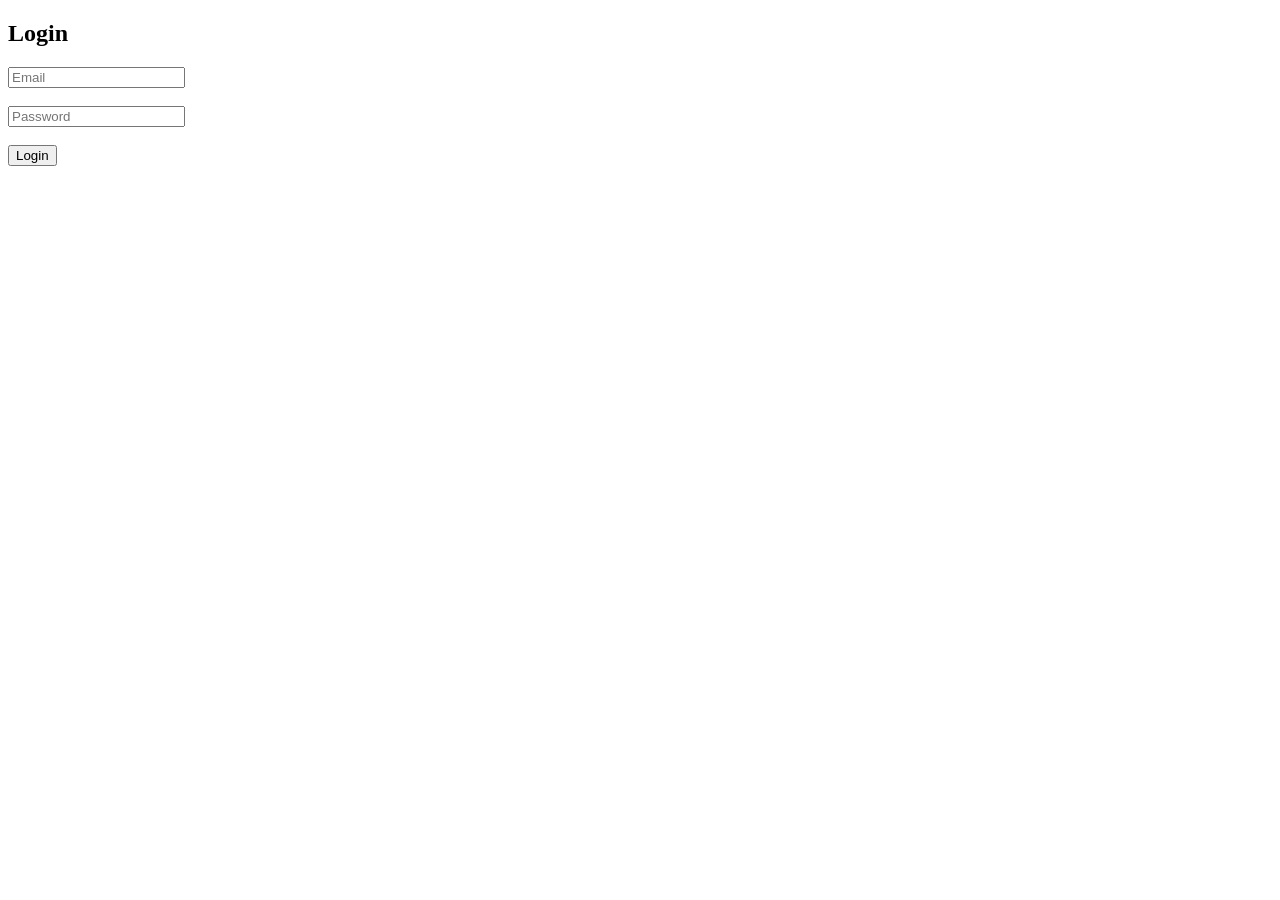
==== src/main/resources/static/login.html @ 8124739b "made login and register page and made live QR image" ====
<!DOCTYPE html>
<html>
<head>
    <title>Login - Clubmanager</title>
</head>
<body>
<h2>Login</h2>
<input type="email" id="email" placeholder="Email" /><br><br>
<input type="password" id="password" placeholder="Password" /><br><br>
<button onclick="login()">Login</button>
<p id="msg"></p>

<script>
    async function login() {
        const email = document.getElementById("email").value;
        const password = document.getElementById("password").value;

        const res = await fetch("/api/auth/login", {
            method: "POST",
            headers: { "Content-Type": "application/json" },
            body: JSON.stringify({ email, password })
        });

        if (!res.ok) {
            document.getElementById("msg").innerText = "Login failed";
            return;
        }

        const data = await res.json();
        localStorage.setItem("token", data.token);
        localStorage.setItem("role", data.role);

        // role ke hisaab se redirect
        if (data.role === "ORGANIZER") {
            window.location.href = "organizer.html";
        } else {
            window.location.href = "attendee.html";
        }
    }
</script>
</body>
</html>
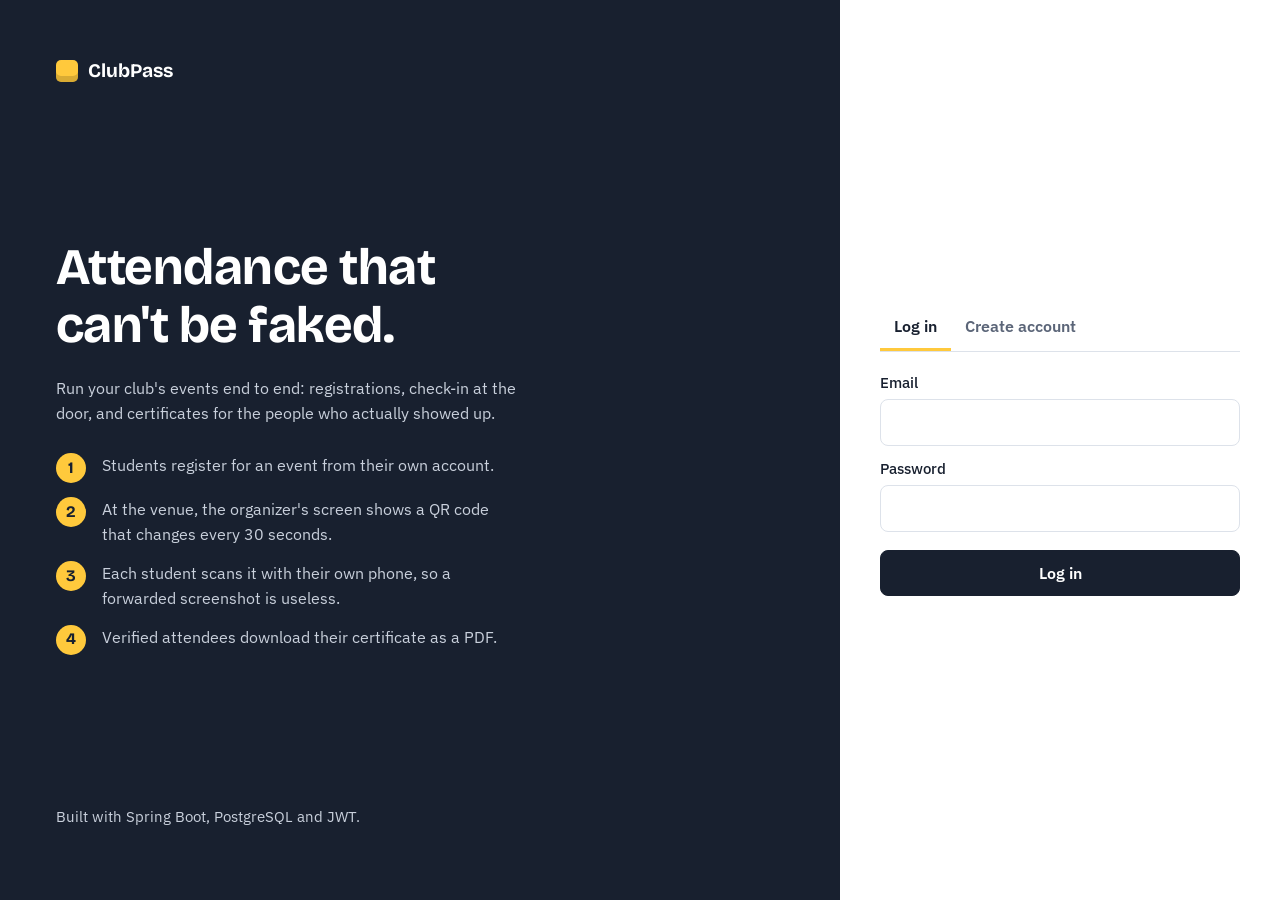
==== commit 9f0de91e: "Build organizer and attendee web UI with QR scanning Co-Authored-By: Claude Opus 5.5 <noreply@anthro" ====
--- a/src/main/resources/static/login.html
+++ b/src/main/resources/static/login.html
@@ -1,42 +1,128 @@
 <!DOCTYPE html>
-<html>
+<html lang="en">
 <head>
-    <title>Login - Clubmanager</title>
+  <meta charset="UTF-8">
+  <meta name="viewport" content="width=device-width, initial-scale=1">
+  <title>ClubPass · Sign in</title>
+  <link rel="stylesheet" href="css/app.css">
 </head>
 <body>
-<h2>Login</h2>
-<input type="email" id="email" placeholder="Email" /><br><br>
-<input type="password" id="password" placeholder="Password" /><br><br>
-<button onclick="login()">Login</button>
-<p id="msg"></p>
+<main class="auth">
+  <section class="auth-story">
+    <div class="brand"><span class="brand-mark"></span>ClubPass</div>
+    <div>
+      <h1>Attendance that can't be faked.</h1>
+      <p>Run your club's events end to end: registrations, check-in at the door, and certificates for the people who actually showed up.</p>
+      <ol class="steps">
+        <li><b>1</b><span>Students register for an event from their own account.</span></li>
+        <li><b>2</b><span>At the venue, the organizer's screen shows a QR code that changes every 30 seconds.</span></li>
+        <li><b>3</b><span>Each student scans it with their own phone, so a forwarded screenshot is useless.</span></li>
+        <li><b>4</b><span>Verified attendees download their certificate as a PDF.</span></li>
+      </ol>
+    </div>
+    <p class="hint">Built with Spring Boot, PostgreSQL and JWT.</p>
+  </section>
 
+  <section class="auth-form">
+    <div class="tabs" role="tablist">
+      <button role="tab" id="tab-login" aria-selected="true">Log in</button>
+      <button role="tab" id="tab-register" aria-selected="false">Create account</button>
+    </div>
+
+    <form id="login-form" novalidate>
+      <label for="login-email">Email</label>
+      <input id="login-email" type="email" autocomplete="email" required>
+      <label for="login-password">Password</label>
+      <input id="login-password" type="password" autocomplete="current-password" required>
+      <button type="submit" class="full">Log in</button>
+    </form>
+
+    <form id="register-form" hidden novalidate>
+      <label for="reg-name">Full name</label>
+      <input id="reg-name" autocomplete="name" required>
+      <label for="reg-email">Email</label>
+      <input id="reg-email" type="email" autocomplete="email" required>
+      <label for="reg-password">Password</label>
+      <input id="reg-password" type="password" autocomplete="new-password" minlength="6" required>
+      <label>I am joining as</label>
+      <div class="roles">
+        <label><input type="radio" name="role" value="ATTENDEE" checked>Student</label>
+        <label><input type="radio" name="role" value="ORGANIZER">Club organizer</label>
+      </div>
+      <button type="submit" class="full">Create account</button>
+    </form>
+
+    <div id="msg" class="msg" role="alert"></div>
+  </section>
+</main>
+
+<script src="js/api.js"></script>
 <script>
-    async function login() {
-        const email = document.getElementById("email").value;
-        const password = document.getElementById("password").value;
+  // Already signed in? Skip straight to the right dashboard.
+  if (Session.token && Session.role) redirectByRole(Session.role);
 
-        const res = await fetch("/api/auth/login", {
-            method: "POST",
-            headers: { "Content-Type": "application/json" },
-            body: JSON.stringify({ email, password })
-        });
+  const msg = document.getElementById('msg');
+  const tabLogin = document.getElementById('tab-login');
+  const tabRegister = document.getElementById('tab-register');
+  const loginForm = document.getElementById('login-form');
+  const registerForm = document.getElementById('register-form');
 
-        if (!res.ok) {
-            document.getElementById("msg").innerText = "Login failed";
-            return;
+  function showTab(register) {
+    tabLogin.setAttribute('aria-selected', String(!register));
+    tabRegister.setAttribute('aria-selected', String(register));
+    loginForm.hidden = register;
+    registerForm.hidden = !register;
+    hideMsg(msg);
+  }
+  tabLogin.addEventListener('click', () => showTab(false));
+  tabRegister.addEventListener('click', () => showTab(true));
+
+  function redirectByRole(role) {
+    window.location.replace(role === 'ORGANIZER' ? 'organizer.html' : 'attendee.html');
+  }
+
+  loginForm.addEventListener('submit', async e => {
+    e.preventDefault();
+    hideMsg(msg);
+    try {
+      const data = await api('/api/auth/login', {
+        method: 'POST',
+        body: {
+          email: document.getElementById('login-email').value,
+          password: document.getElementById('login-password').value
         }
+      });
+      Session.save(data);
+      redirectByRole(data.role);
+    } catch (err) {
+      showMsg(msg, err.message);
+    }
+  });
 
-        const data = await res.json();
-        localStorage.setItem("token", data.token);
-        localStorage.setItem("role", data.role);
-
-        // role ke hisaab se redirect
-        if (data.role === "ORGANIZER") {
-            window.location.href = "organizer.html";
-        } else {
-            window.location.href = "attendee.html";
+  registerForm.addEventListener('submit', async e => {
+    e.preventDefault();
+    hideMsg(msg);
+    const password = document.getElementById('reg-password').value;
+    if (password.length < 6) {
+      showMsg(msg, 'Use a password of at least 6 characters.');
+      return;
+    }
+    try {
+      const data = await api('/api/auth/register', {
+        method: 'POST',
+        body: {
+          name: document.getElementById('reg-name').value,
+          email: document.getElementById('reg-email').value,
+          password,
+          role: document.querySelector('input[name="role"]:checked').value
         }
+      });
+      Session.save(data);
+      redirectByRole(data.role);
+    } catch (err) {
+      showMsg(msg, err.message);
     }
+  });
 </script>
 </body>
-</html>+</html>
--- a/src/main/resources/static/css/app.css
+++ b/src/main/resources/static/css/app.css
@@ -0,0 +1,258 @@
+@import url('https://fonts.googleapis.com/css2?family=Bricolage+Grotesque:opsz,wght@12..96,500;12..96,700&family=IBM+Plex+Sans:wght@400;500;600&display=swap');
+
+:root {
+  --ink: #18202f;
+  --ink-soft: #5b6578;
+  --paper: #f3f5f8;
+  --surface: #ffffff;
+  --line: #dde2ea;
+  --band: #ffc93c;        /* wristband yellow: the one accent */
+  --band-deep: #8a6400;
+  --ok: #1e7a50;
+  --ok-bg: #e4f4ec;
+  --bad: #b23a26;
+  --bad-bg: #fbe9e5;
+  --radius: 10px;
+  --display: 'Bricolage Grotesque', 'Segoe UI', sans-serif;
+  --body: 'IBM Plex Sans', 'Segoe UI', sans-serif;
+}
+
+* { box-sizing: border-box; }
+
+html, body { margin: 0; }
+
+body {
+  font-family: var(--body);
+  font-size: 16px;
+  line-height: 1.55;
+  color: var(--ink);
+  background: var(--paper);
+}
+
+h1, h2, h3 {
+  font-family: var(--display);
+  font-weight: 700;
+  line-height: 1.15;
+  margin: 0 0 .4em;
+  letter-spacing: -0.01em;
+}
+h1 { font-size: 2.1rem; }
+h2 { font-size: 1.4rem; }
+h3 { font-size: 1.1rem; }
+
+p { margin: 0 0 1em; }
+
+a { color: var(--ink); }
+
+:focus-visible { outline: 3px solid var(--band); outline-offset: 2px; }
+
+/* ---------- top bar ---------- */
+.topbar {
+  display: flex;
+  align-items: center;
+  justify-content: space-between;
+  gap: 16px;
+  padding: 14px 24px;
+  background: var(--ink);
+  color: #fff;
+}
+.brand {
+  font-family: var(--display);
+  font-weight: 700;
+  font-size: 1.2rem;
+  display: flex;
+  align-items: center;
+  gap: 10px;
+}
+.brand-mark {
+  width: 22px; height: 22px;
+  border-radius: 5px;
+  background: var(--band);
+  box-shadow: inset 0 -6px 0 rgba(0,0,0,.15);
+}
+.who { display: flex; align-items: center; gap: 14px; font-size: .95rem; color: #c9d0dc; }
+.who strong { color: #fff; font-weight: 500; }
+
+/* ---------- layout ---------- */
+.page { max-width: 1080px; margin: 0 auto; padding: 32px 24px 64px; }
+.columns { display: grid; grid-template-columns: 340px 1fr; gap: 32px; align-items: start; }
+.columns.even { grid-template-columns: 1fr 1fr; }
+@media (max-width: 860px) { .columns, .columns.even { grid-template-columns: 1fr; } }
+
+.panel {
+  background: var(--surface);
+  border: 1px solid var(--line);
+  border-radius: var(--radius);
+  padding: 22px;
+  margin-bottom: 24px;
+}
+.panel > h2 { margin-bottom: 14px; }
+.hint { color: var(--ink-soft); font-size: .92rem; }
+
+/* ---------- forms ---------- */
+label { display: block; font-weight: 500; font-size: .92rem; margin: 12px 0 4px; }
+input, select, textarea {
+  width: 100%;
+  font: inherit;
+  padding: 10px 12px;
+  border: 1px solid var(--line);
+  border-radius: 8px;
+  background: #fff;
+  color: var(--ink);
+}
+input:focus, select:focus, textarea:focus { outline: none; border-color: var(--ink); box-shadow: 0 0 0 3px rgba(255,201,60,.55); }
+textarea { resize: vertical; min-height: 70px; }
+.row { display: grid; grid-template-columns: 1fr 1fr; gap: 12px; }
+
+button, .btn {
+  font: inherit;
+  font-weight: 600;
+  border: 1px solid var(--ink);
+  background: var(--ink);
+  color: #fff;
+  border-radius: 8px;
+  padding: 10px 16px;
+  cursor: pointer;
+  text-decoration: none;
+  display: inline-block;
+}
+button:hover { background: #2a3550; }
+button.secondary { background: #fff; color: var(--ink); }
+button.secondary:hover { background: var(--paper); }
+button.accent { background: var(--band); border-color: var(--band-deep); color: var(--ink); }
+button.accent:hover { background: #ffd666; }
+button.link { background: none; border: none; color: #c9d0dc; padding: 0; text-decoration: underline; font-weight: 500; }
+button:disabled { opacity: .5; cursor: not-allowed; }
+.full { width: 100%; margin-top: 18px; }
+
+/* ---------- messages ---------- */
+.msg { margin-top: 12px; padding: 10px 12px; border-radius: 8px; font-size: .94rem; display: none; }
+.msg.show { display: block; }
+.msg.error { background: var(--bad-bg); color: var(--bad); }
+.msg.ok { background: var(--ok-bg); color: var(--ok); }
+
+/* ---------- event list ---------- */
+.event {
+  display: grid;
+  grid-template-columns: 74px 1fr auto;
+  gap: 18px;
+  align-items: center;
+  padding: 16px 0;
+  border-top: 1px solid var(--line);
+}
+.event:first-of-type { border-top: none; }
+.date-chip {
+  text-align: center;
+  border: 2px solid var(--ink);
+  border-radius: 8px;
+  padding: 6px 0;
+  line-height: 1.1;
+}
+.date-chip .d { font-family: var(--display); font-size: 1.6rem; font-weight: 700; display: block; }
+.date-chip .m { font-size: .8rem; color: var(--ink-soft); }
+.event h3 { margin: 0 0 2px; }
+.meta { color: var(--ink-soft); font-size: .92rem; }
+.actions { display: flex; gap: 8px; flex-wrap: wrap; justify-content: flex-end; }
+@media (max-width: 600px) {
+  .event { grid-template-columns: 60px 1fr; }
+  .actions { grid-column: 1 / -1; justify-content: flex-start; }
+}
+
+.tag { display: inline-block; font-size: .82rem; font-weight: 600; padding: 3px 9px; border-radius: 99px; }
+.tag.ok { background: var(--ok-bg); color: var(--ok); }
+.tag.wait { background: #eef1f6; color: var(--ink-soft); }
+.tag.full { background: var(--bad-bg); color: var(--bad); }
+
+.capacity { height: 5px; background: #eef1f6; border-radius: 3px; margin-top: 8px; max-width: 220px; overflow: hidden; }
+.capacity > span { display: block; height: 100%; background: var(--ink); }
+
+.empty { color: var(--ink-soft); padding: 18px 0 6px; }
+
+/* ---------- the live pass (the one bold element) ---------- */
+.pass-overlay {
+  position: fixed; inset: 0;
+  background: rgba(24,32,47,.86);
+  display: none;
+  align-items: center; justify-content: center;
+  padding: 20px;
+  z-index: 50;
+  overflow-y: auto;
+}
+.pass-overlay.show { display: flex; }
+.pass {
+  width: min(960px, 100%);
+  background: var(--surface);
+  border-radius: 16px;
+  display: grid;
+  grid-template-columns: minmax(0, 1.1fr) minmax(0, 1fr);
+  overflow: hidden;
+}
+@media (max-width: 820px) { .pass { grid-template-columns: 1fr; } }
+.pass-stub {
+  background: var(--band);
+  padding: 28px;
+  position: relative;
+  display: flex; flex-direction: column; align-items: center;
+}
+/* perforated edge between stub and body, like a tear-off ticket */
+.pass-stub::after {
+  content: '';
+  position: absolute; top: 0; right: -9px; bottom: 0; width: 18px;
+  background: radial-gradient(circle at 9px 12px, var(--surface) 6px, transparent 6.5px) 0 0 / 18px 24px repeat-y;
+}
+@media (max-width: 820px) { .pass-stub::after { display: none; } }
+.pass-stub h2 { font-size: 1.5rem; text-align: center; margin-bottom: 4px; }
+.pass-stub .meta { color: #4a3a00; text-align: center; margin-bottom: 18px; }
+.qr-frame { position: relative; width: min(340px, 100%); aspect-ratio: 1; }
+.qr-frame img { width: 100%; height: 100%; background: #fff; border-radius: 10px; padding: 10px; display: block; }
+.ring { display: flex; align-items: center; gap: 12px; margin-top: 18px; font-weight: 600; }
+.ring svg { transform: rotate(-90deg); }
+.ring circle { fill: none; stroke-width: 5; }
+.ring .track { stroke: rgba(24,32,47,.18); }
+.ring .bar { stroke: var(--ink); stroke-linecap: round; transition: stroke-dashoffset 1s linear; }
+.pass-body { padding: 28px; display: flex; flex-direction: column; min-height: 0; }
+.pass-body .counts { display: flex; gap: 28px; margin: 6px 0 16px; }
+.pass-body .counts b { font-family: var(--display); font-size: 2.2rem; display: block; line-height: 1; }
+.pass-body .counts span { color: var(--ink-soft); font-size: .9rem; }
+.roster { list-style: none; margin: 0; padding: 0; overflow-y: auto; max-height: 340px; border-top: 1px solid var(--line); }
+.roster li { display: flex; justify-content: space-between; gap: 10px; padding: 9px 0; border-bottom: 1px solid var(--line); font-size: .95rem; }
+.roster li.new { animation: arrive 1.2s ease-out; }
+@keyframes arrive { from { background: rgba(255,201,60,.5); } to { background: transparent; } }
+.pass-close { margin-top: 18px; align-self: flex-start; }
+
+/* ---------- scanner sheet ---------- */
+.scanner { margin-top: 14px; }
+#reader { width: 100%; max-width: 420px; border-radius: 10px; overflow: hidden; }
+.scanner-tools { display: flex; gap: 8px; flex-wrap: wrap; margin-top: 10px; }
+
+/* ---------- auth page ---------- */
+.auth {
+  min-height: 100vh;
+  display: grid;
+  grid-template-columns: 1fr minmax(320px, 440px);
+}
+@media (max-width: 860px) { .auth { grid-template-columns: 1fr; } .auth-story { display: none; } }
+.auth-story {
+  background: var(--ink);
+  color: #fff;
+  padding: 56px;
+  display: flex; flex-direction: column; justify-content: space-between;
+}
+.auth-story h1 { font-size: clamp(2.2rem, 4vw, 3.4rem); max-width: 14ch; }
+.auth-story p { color: #c9d0dc; max-width: 46ch; }
+.steps { list-style: none; padding: 0; margin: 28px 0 0; display: grid; gap: 14px; max-width: 46ch; }
+.steps li { display: grid; grid-template-columns: 34px 1fr; gap: 12px; color: #c9d0dc; }
+.steps li b { color: var(--ink); background: var(--band); border-radius: 50%; width: 30px; height: 30px; display: grid; place-items: center; font-family: var(--display); }
+.auth-form { padding: 56px 40px; background: var(--surface); display: flex; flex-direction: column; justify-content: center; }
+.tabs { display: flex; border-bottom: 1px solid var(--line); margin-bottom: 8px; }
+.tabs button { background: none; color: var(--ink-soft); border: none; border-bottom: 3px solid transparent; border-radius: 0; padding: 10px 14px; }
+.tabs button[aria-selected="true"] { color: var(--ink); border-bottom-color: var(--band); }
+.roles { display: grid; grid-template-columns: 1fr 1fr; gap: 10px; }
+.roles label { margin: 0; border: 1px solid var(--line); border-radius: 8px; padding: 10px 12px; cursor: pointer; font-weight: 500; }
+.roles input { width: auto; margin-right: 6px; }
+.roles label:has(input:checked) { border-color: var(--ink); background: #fffbea; }
+[hidden] { display: none !important; }
+
+@media (prefers-reduced-motion: reduce) {
+  * { animation: none !important; transition: none !important; }
+}
